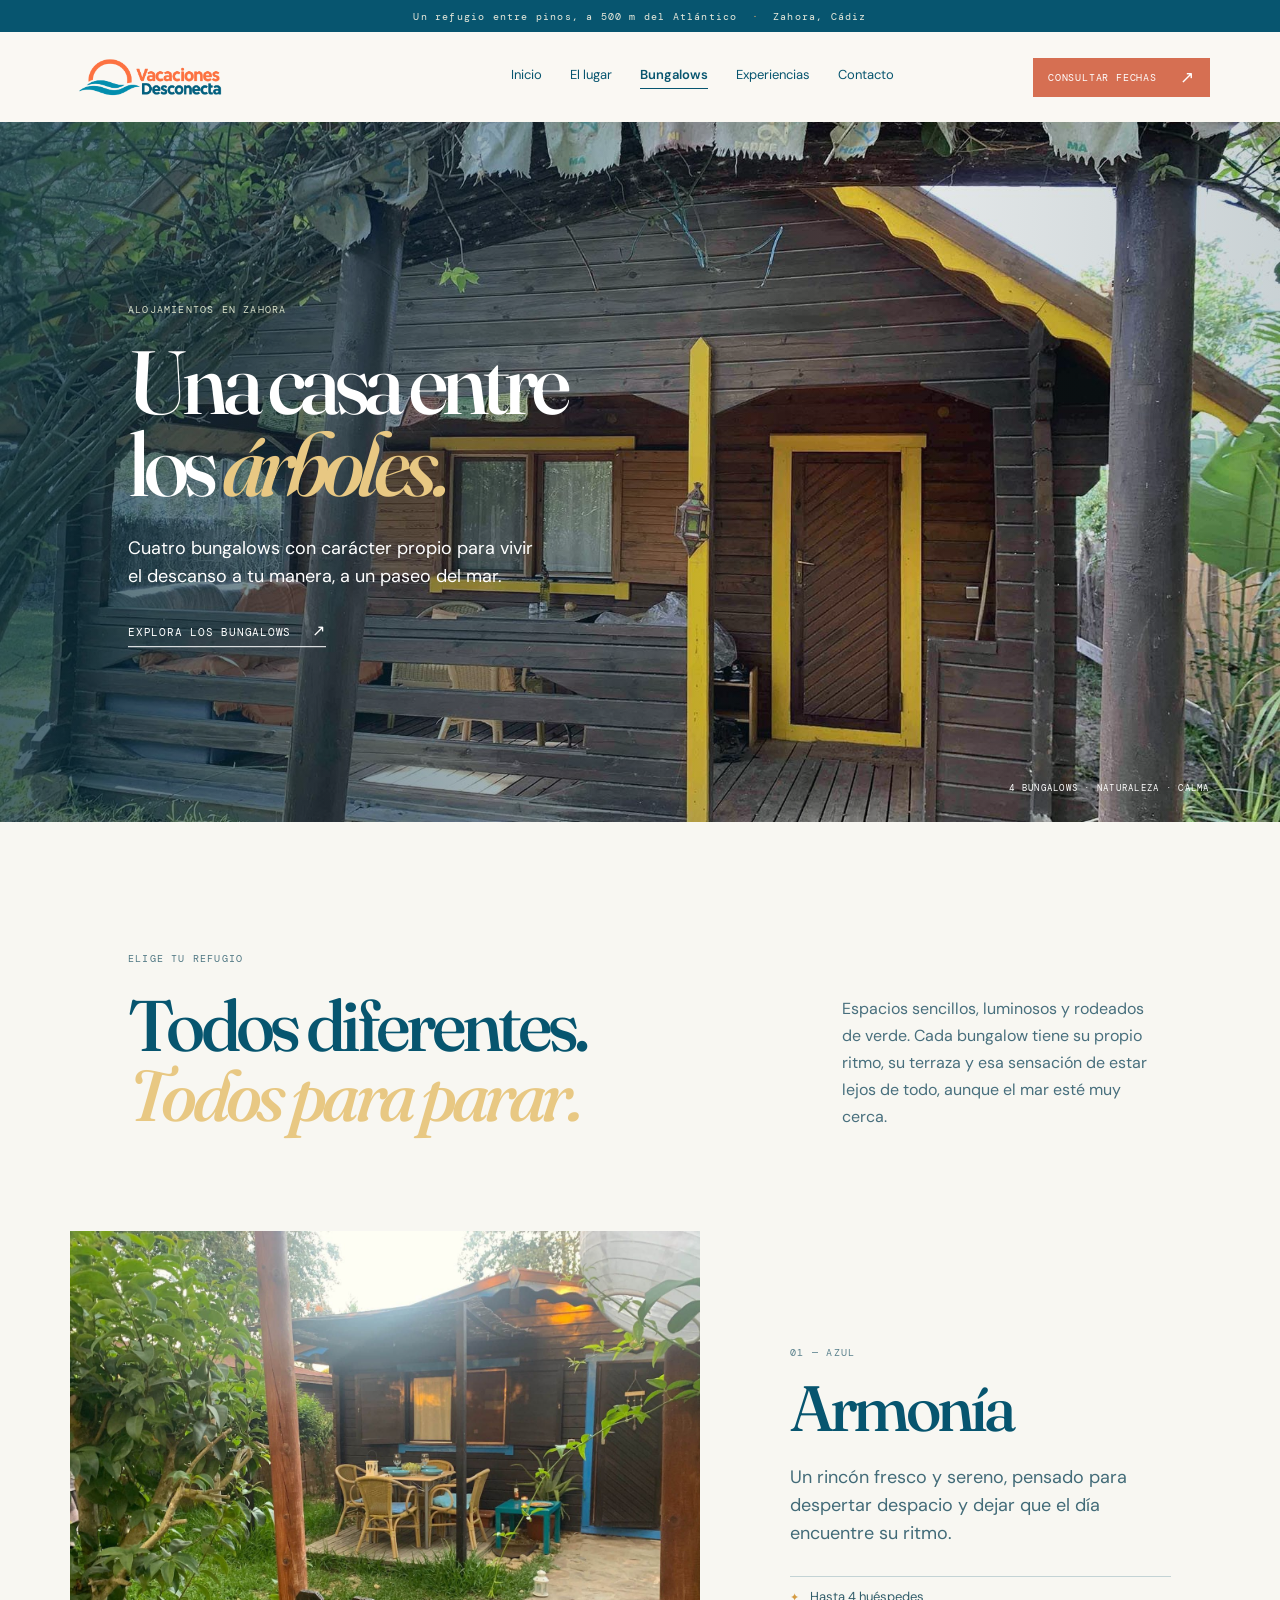
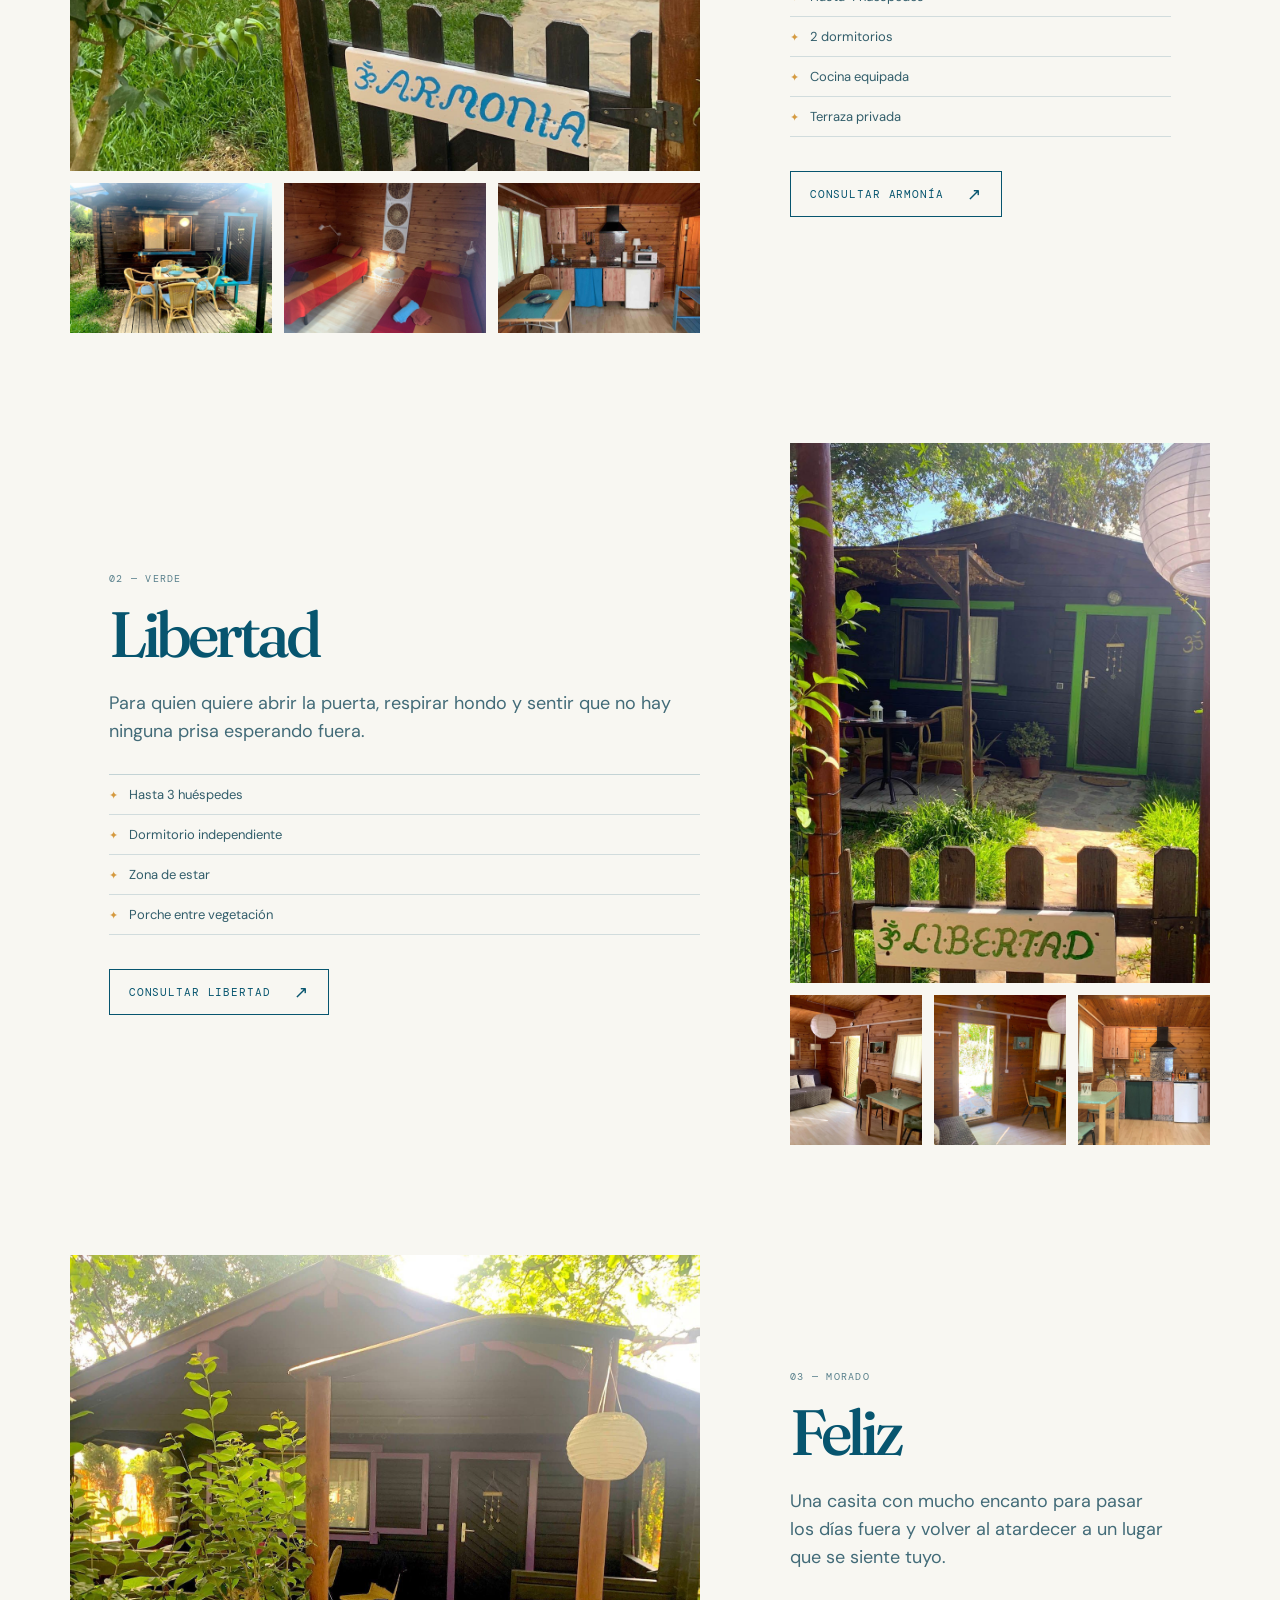
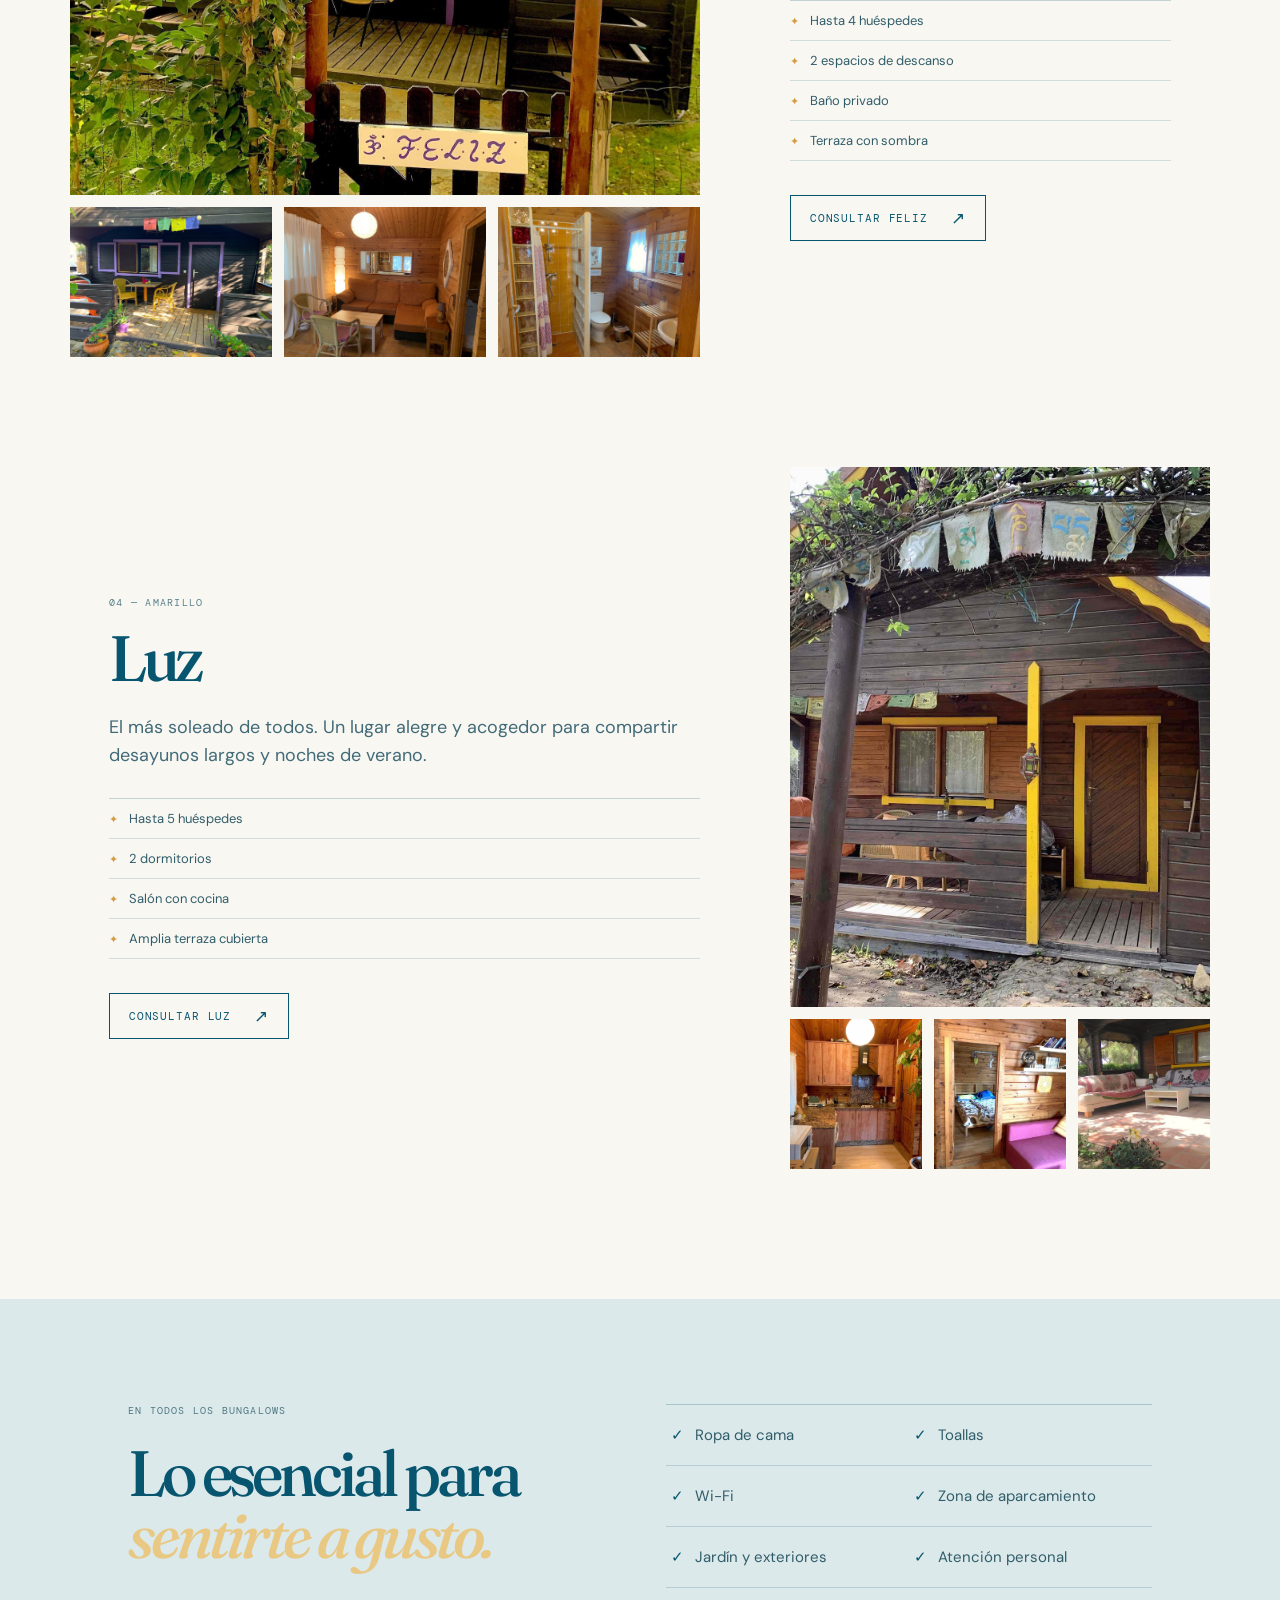
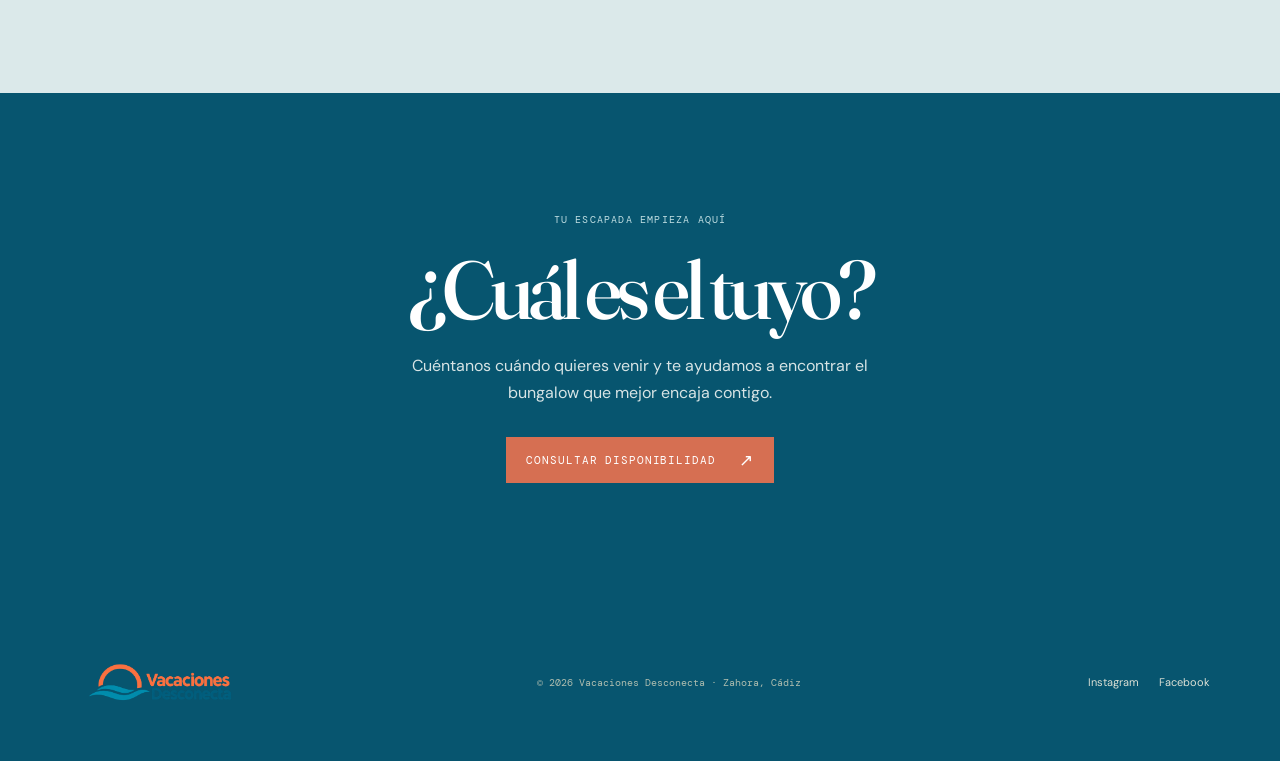
==== alojamientos.html @ d47d067b "Prepare website prototype for GitHub Pages" ====
<!doctype html>
<html lang="es">
  <head>
    <meta charset="UTF-8" />
    <meta name="viewport" content="width=device-width, initial-scale=1.0" />
    <meta name="description" content="Descubre los bungalows de Vacaciones Desconecta en Zahora, Cádiz." />
    <title>Alojamientos · Vacaciones Desconecta</title>
    <link rel="preconnect" href="https://fonts.googleapis.com" />
    <link rel="preconnect" href="https://fonts.gstatic.com" crossorigin />
    <link href="https://fonts.googleapis.com/css2?family=DM+Mono:wght@400;500&family=DM+Sans:opsz,wght@9..40,400;9..40,500;9..40,600&family=Fraunces:opsz,wght@9..144,500;9..144,600&display=swap" rel="stylesheet" />
    <link rel="stylesheet" href="styles.css" />
    <link rel="stylesheet" href="alojamientos.css" />
  </head>
  <body class="stays-page">
    <div class="announcement">Un refugio entre pinos, a 500 m del Atlántico <span>·</span> Zahora, Cádiz</div>
    <header class="site-header" id="inicio">
      <a class="brand" href="index.html" aria-label="Vacaciones Desconecta, inicio"><img src="assets/logo%202.png" alt="Vacaciones Desconecta" /></a>
      <nav aria-label="Navegación principal">
        <a href="index.html">Inicio</a><a href="entorno.html">El lugar</a><a class="active" href="alojamientos.html">Bungalows</a><a href="experiencias.html">Experiencias</a><a href="contacto.html">Contacto</a>
      </nav>
      <a class="button button-small" href="contacto.html">Consultar fechas <span>↗</span></a>
      <button class="menu-button" aria-label="Abrir menú">☰</button>
    </header>

    <main>
      <section class="stays-hero">
        <img src="assets/bungalow/amarilla/casaluz01-97b733d9.jpeg" alt="Terraza del bungalow Luz" />
        <div class="stays-hero-copy">
          <p class="eyebrow light">Alojamientos en Zahora</p>
          <h1>Una casa entre<br />los <i>árboles.</i></h1>
          <p>Cuatro bungalows con carácter propio para vivir el descanso a tu manera, a un paseo del mar.</p>
          <a class="text-link light" href="alojamientos.html">Explora los bungalows <span>↗</span></a>
        </div>
        <p class="stays-hero-note">4 BUNGALOWS · NATURALEZA · CALMA</p>
      </section>

      <section class="stays-intro" id="bungalows">
        <p class="eyebrow">Elige tu refugio</p>
        <div><h2>Todos diferentes.<br /><i>Todos para parar.</i></h2><p>Espacios sencillos, luminosos y rodeados de verde. Cada bungalow tiene su propio ritmo, su terraza y esa sensación de estar lejos de todo, aunque el mar esté muy cerca.</p></div>
      </section>

      <section class="bungalow-list" aria-label="Nuestros bungalows">
        <article class="stay-card" id="armonia">
          <div class="stay-gallery"><img class="stay-main" src="assets/bungalow/azul/cabanaarmonia01-e223f632.jpeg" alt="Entrada del bungalow Armonía" /><div class="stay-thumbs"><img src="assets/bungalow/azul/cabanaarmonia02-9c5bbe94.jpeg" alt="Detalle del bungalow Armonía" loading="lazy" /><img src="assets/bungalow/azul/cabanaarmonia04-60ab2fd8.jpeg" alt="Interior del bungalow Armonía" loading="lazy" /><img src="assets/bungalow/azul/cabanaarmonia05-4a8317ba.jpeg" alt="Terraza del bungalow Armonía" loading="lazy" /></div></div>
          <div class="stay-detail"><p class="stay-number">01 — Azul</p><h2>Armonía</h2><p class="stay-lead">Un rincón fresco y sereno, pensado para despertar despacio y dejar que el día encuentre su ritmo.</p><ul class="stay-features"><li>Hasta 4 huéspedes</li><li>2 dormitorios</li><li>Cocina equipada</li><li>Terraza privada</li></ul><a class="button outline" href="contacto.html">Consultar Armonía <span>↗</span></a></div>
        </article>

        <article class="stay-card stay-card-reverse" id="libertad">
          <div class="stay-gallery"><img class="stay-main" src="assets/bungalow/verde/cabanalibertad01-6bbe9f4e.jpeg" alt="Entrada del bungalow Libertad" loading="lazy" /><div class="stay-thumbs"><img src="assets/bungalow/verde/cabanalibertad02-15c6d7e8.jpeg" alt="Detalle del bungalow Libertad" loading="lazy" /><img src="assets/bungalow/verde/cabanalibertad03-3feeef8a.jpeg" alt="Interior del bungalow Libertad" loading="lazy" /><img src="assets/bungalow/verde/cabanalibertad04-e93646a4.jpeg" alt="Terraza del bungalow Libertad" loading="lazy" /></div></div>
          <div class="stay-detail"><p class="stay-number">02 — Verde</p><h2>Libertad</h2><p class="stay-lead">Para quien quiere abrir la puerta, respirar hondo y sentir que no hay ninguna prisa esperando fuera.</p><ul class="stay-features"><li>Hasta 3 huéspedes</li><li>Dormitorio independiente</li><li>Zona de estar</li><li>Porche entre vegetación</li></ul><a class="button outline" href="contacto.html">Consultar Libertad <span>↗</span></a></div>
        </article>

        <article class="stay-card" id="feliz">
          <div class="stay-gallery"><img class="stay-main" src="assets/bungalow/morada/cabanafeliz01-b91b8e97.jpeg" alt="Entrada del bungalow Feliz" loading="lazy" /><div class="stay-thumbs"><img src="assets/bungalow/morada/cabanafeliz02-683f006d.jpeg" alt="Detalle del bungalow Feliz" loading="lazy" /><img src="assets/bungalow/morada/cabanafeliz04-94cf9121.jpeg" alt="Interior del bungalow Feliz" loading="lazy" /><img src="assets/bungalow/morada/cabanafeliz06-c09fe1e5.jpeg" alt="Terraza del bungalow Feliz" loading="lazy" /></div></div>
          <div class="stay-detail"><p class="stay-number">03 — Morado</p><h2>Feliz</h2><p class="stay-lead">Una casita con mucho encanto para pasar los días fuera y volver al atardecer a un lugar que se siente tuyo.</p><ul class="stay-features"><li>Hasta 4 huéspedes</li><li>2 espacios de descanso</li><li>Baño privado</li><li>Terraza con sombra</li></ul><a class="button outline" href="contacto.html">Consultar Feliz <span>↗</span></a></div>
        </article>

        <article class="stay-card stay-card-reverse" id="luz">
          <div class="stay-gallery"><img class="stay-main" src="assets/bungalow/amarilla/casaluz01-97b733d9.jpeg" alt="Entrada del bungalow Luz" loading="lazy" /><div class="stay-thumbs"><img src="assets/bungalow/amarilla/Luz_Cocina_red1-1fe53566.jpeg" alt="Cocina del bungalow Luz" loading="lazy" /><img src="assets/bungalow/amarilla/Luz_dormitoiro_red1-ac662934.jpeg" alt="Dormitorio del bungalow Luz" loading="lazy" /><img src="assets/bungalow/amarilla/Luz_Terraza-3676142d.jpeg" alt="Terraza del bungalow Luz" loading="lazy" /></div></div>
          <div class="stay-detail"><p class="stay-number">04 — Amarillo</p><h2>Luz</h2><p class="stay-lead">El más soleado de todos. Un lugar alegre y acogedor para compartir desayunos largos y noches de verano.</p><ul class="stay-features"><li>Hasta 5 huéspedes</li><li>2 dormitorios</li><li>Salón con cocina</li><li>Amplia terraza cubierta</li></ul><a class="button outline" href="contacto.html">Consultar Luz <span>↗</span></a></div>
        </article>
      </section>

      <section class="shared-services">
        <div><p class="eyebrow">En todos los bungalows</p><h2>Lo esencial para<br /><i>sentirte a gusto.</i></h2></div>
        <div class="shared-grid"><span>Ropa de cama</span><span>Toallas</span><span>Wi-Fi</span><span>Zona de aparcamiento</span><span>Jardín y exteriores</span><span>Atención personal</span></div>
      </section>

      <section class="stays-cta"><p class="eyebrow light">Tu escapada empieza aquí</p><h2>¿Cuál es el tuyo?</h2><p>Cuéntanos cuándo quieres venir y te ayudamos a encontrar el bungalow que mejor encaja contigo.</p><a class="button" href="contacto.html">Consultar disponibilidad <span>↗</span></a></section>
    </main>

    <footer><a class="brand footer-brand" href="index.html"><img src="assets/logo%202.png" alt="Vacaciones Desconecta" /></a><p>© 2026 Vacaciones Desconecta · Zahora, Cádiz</p><div><a href="#">Instagram</a><a href="#">Facebook</a></div></footer>
    <script src="script.js"></script>
  </body>
</html>
---- styles.css ----
:root{--ink:#193e38;--sand:#f1eadb;--paper:#faf8f3;--coral:#d66f52;--sage:#afbb9a;--line:rgba(25,62,56,.18)}*{box-sizing:border-box}html{scroll-behavior:smooth}body{margin:0;background:var(--paper);color:var(--ink);font-family:"DM Sans",sans-serif;font-size:16px}.announcement{height:32px;background:var(--ink);color:#e9eadc;font:10px "DM Mono",monospace;text-align:center;letter-spacing:.12em;padding:10px}.announcement span{color:#d6a56e;padding:0 7px}.site-header{height:90px;display:flex;align-items:center;padding:0 5.5vw;justify-content:space-between;background:var(--paper);position:relative;z-index:2}.brand{display:flex;align-items:center;gap:8px;color:var(--ink);text-decoration:none;font-size:16px;line-height:.7;letter-spacing:-.07em;font-weight:600}.brand svg{width:35px;height:35px;fill:var(--coral)}.brand em{font-family:Fraunces,serif;font-weight:500;letter-spacing:-.1em;font-size:21px}.site-header nav{display:flex;gap:28px;margin-left:11vw}.site-header nav a,footer a{color:var(--ink);text-decoration:none;font-size:13px}.button{display:inline-flex;align-items:center;justify-content:center;gap:23px;background:var(--coral);border:1px solid var(--coral);color:white;padding:15px 19px;text-decoration:none;text-transform:uppercase;letter-spacing:.08em;font:11px "DM Mono",monospace;cursor:pointer}.button span{font-size:17px;line-height:10px}.button-small{padding:12px 14px;font-size:10px}.menu-button{display:none;background:none;border:0;font-size:22px;color:var(--ink)}.hero{height:calc(100vh - 122px);min-height:600px;position:relative;color:#fff;overflow:hidden}.hero-image,.wellbeing-photo{position:absolute;inset:0;background:linear-gradient(90deg,rgba(9,34,30,.55),rgba(9,34,30,.04)),url('https://images.unsplash.com/photo-1500534314209-a25ddb2bd429?auto=format&fit=crop&w=2200&q=90') center/cover}.hero-copy{position:absolute;left:10vw;top:50%;transform:translateY(-48%);max-width:620px}.eyebrow{font:10px "DM Mono",monospace;text-transform:uppercase;letter-spacing:.12em;margin:0 0 25px;color:#6b7f6e}.eyebrow.light{color:#d7dfc9}.hero h1,h2,h3,blockquote{font-family:Fraunces,serif;font-weight:500;letter-spacing:-.065em}.hero h1{font-size:clamp(58px,7.7vw,116px);line-height:.91;margin:0}.hero h1 i,h2 i{font-weight:500;color:#e9c889}.hero-intro{font-size:18px;line-height:1.45;max-width:410px;margin:30px 0}.text-link{font:11px "DM Mono",monospace;letter-spacing:.07em;text-transform:uppercase;color:var(--ink);text-decoration:none;border-bottom:1px solid currentColor;padding-bottom:7px}.text-link span{font-size:16px;margin-left:13px}.light{color:#fff}.hero-stamp{position:absolute;right:10vw;bottom:14%;width:130px;height:130px;border-radius:50%;border:1px solid rgba(255,255,255,.75);display:grid;place-content:center;text-align:center;font:15px/1.1 Fraunces,serif;transform:rotate(-12deg)}.hero-stamp span{font-size:20px;color:#e9c889;margin-top:7px}.scroll-hint{position:absolute;left:5.5vw;bottom:24px;font:9px "DM Mono",monospace;letter-spacing:.12em}.scroll-hint span{display:inline-block;height:1px;width:58px;background:#fff;vertical-align:middle;margin-left:13px}.section-pad{padding:130px 10vw}.intro-grid{display:grid;grid-template-columns:1.35fr .65fr;gap:10vw;align-items:end}.intro h2,.stay h2,.booking h2,.contact h2{font-size:clamp(45px,5.5vw,80px);line-height:.98;margin:0}.intro-grid p,.section-heading>p,.booking-head>p,.contact-details p{line-height:1.65;color:#536d66;margin:0 0 28px}.image-pair{display:grid;grid-template-columns:1.27fr .73fr;gap:25px;align-items:start;margin-top:85px;position:relative;padding-right:7vw}.image-card{margin:0}.image-card img{width:100%;height:490px;object-fit:cover;display:block}.image-card.offset{margin-top:98px}.image-card.offset img{height:320px}.image-card figcaption{font:11px "DM Mono",monospace;letter-spacing:.04em;margin-top:12px;color:#64756e}.side-note{position:absolute;right:-5px;top:100px;writing-mode:vertical-rl;font:9px "DM Mono",monospace;letter-spacing:.12em;color:#7b8c81}.stay{background:var(--sand)}.section-heading{display:flex;justify-content:space-between;align-items:end;margin-bottom:60px}.section-heading>p{max-width:310px}.bungalow-grid{display:grid;grid-template-columns:1.4fr 1fr 1fr;gap:19px;margin-bottom:34px}.bungalow img{display:block;width:100%;height:340px;object-fit:cover}.bungalow.featured img{height:440px}.card-detail{display:flex;justify-content:space-between;align-items:end;padding:16px 2px}.card-detail span{font:10px "DM Mono",monospace;color:#77877d}.card-detail h3{font-size:29px;margin:3px 0 0}.card-detail a{width:30px;height:30px;border:1px solid var(--ink);border-radius:50%;display:grid;place-items:center;color:var(--ink);text-decoration:none}.outline{background:transparent;color:var(--ink);border-color:var(--ink)}.wellbeing{min-height:730px;position:relative;color:#fff;display:flex;justify-content:flex-end;align-items:center}.wellbeing-photo{background-image:linear-gradient(90deg,rgba(10,39,35,.18),rgba(10,39,35,.72)),url('https://images.unsplash.com/photo-1506126613408-eca07ce68773?auto=format&fit=crop&w=2200&q=85')}.wellbeing-copy{width:min(510px,42vw);margin-right:10vw;position:relative}.wellbeing h2{font-size:clamp(48px,5vw,77px);line-height:.98;margin:0 0 27px}.wellbeing-copy>p:not(.eyebrow){line-height:1.65;color:#ebeee6}.experience-list{border-top:1px solid rgba(255,255,255,.45);margin:33px 0;display:grid;grid-template-columns:1fr 1fr}.experience-list span{padding:12px 0;border-bottom:1px solid rgba(255,255,255,.3);font-size:13px}.quote{text-align:center;padding-top:120px;padding-bottom:120px}.quote .eyebrow{margin-bottom:38px}.quote blockquote{font-size:clamp(35px,4.6vw,64px);line-height:1.1;max-width:930px;margin:0 auto 25px}.quote-source{font:11px "DM Mono",monospace;color:#687d74}.booking{display:grid;grid-template-columns:1fr 1fr;gap:12vw;background:#d6e0c7}.booking-head>p{max-width:350px;margin-top:30px}.booking-form{display:flex;flex-direction:column;gap:21px;padding-top:5px}.booking-form label{font:10px "DM Mono",monospace;text-transform:uppercase;letter-spacing:.09em;color:#60766d}.booking-form input,.booking-form select,.booking-form textarea{width:100%;display:block;margin-top:9px;border:0;border-bottom:1px solid #7d9080;background:transparent;padding:10px 0;font:15px "DM Sans",sans-serif;color:var(--ink);outline:none;border-radius:0}.booking-form textarea{resize:vertical}.form-row{display:grid;grid-template-columns:1fr 1fr;gap:23px}.booking-form .button{align-self:start;margin-top:3px}.form-message{font-size:13px;margin:0;color:#355c50}.contact{display:grid;grid-template-columns:1fr 1fr;gap:12vw}.contact-details{padding-top:38px}.contact-details a{display:block;color:var(--ink);font:clamp(21px,2.3vw,34px) Fraunces,serif;letter-spacing:-.05em;text-decoration:none;margin-bottom:16px}.contact-details p{max-width:380px;margin-top:33px}.map-section{display:grid;grid-template-columns:40% 60%;min-height:430px;background:#e5ded0}.map-card{padding:80px 10vw;background:var(--coral);color:#fff}.map-card .eyebrow{color:#ffdfbb}.map-card h3{font-size:45px;line-height:.98;margin:0 0 40px}.map-card .text-link{color:#fff}.map-visual{position:relative;background:#cbd5be;background-image:linear-gradient(125deg,transparent 47%,rgba(25,62,56,.16) 48%,transparent 49%),linear-gradient(35deg,transparent 47%,rgba(25,62,56,.16) 48%,transparent 49%);overflow:hidden}.map-visual:before{content:"";position:absolute;inset:-20px;background:repeating-radial-gradient(ellipse at 0 70%,transparent 0 13px,rgba(25,62,56,.13) 14px 15px);transform:rotate(8deg)}.map-visual p{position:absolute;right:8%;top:16%;font:11px "DM Mono",monospace;letter-spacing:.2em;color:#62898d;line-height:1.5}.pin{position:absolute;left:48%;top:49%;width:55px;height:55px;background:var(--coral);color:#fff;display:grid;place-items:center;border-radius:50%;font-size:24px;z-index:1}footer{background:var(--ink);padding:48px 5.5vw;color:#dce0d5;display:flex;align-items:center;justify-content:space-between}footer .brand{color:#fff}footer p{font:10px "DM Mono",monospace;color:#aebdaf}footer div{display:flex;gap:20px}footer a{color:#dce0d5;font-size:11px}
@media(max-width:800px){.site-header{height:72px;padding:0 6vw}.site-header nav,.site-header>.button{display:none}.site-header nav.open{display:flex;position:absolute;top:72px;left:0;right:0;padding:27px 7vw;flex-direction:column;gap:20px;background:var(--paper);border-top:1px solid var(--line);box-shadow:0 15px 20px rgba(25,62,56,.08)}.menu-button{display:block}.hero{height:calc(100vh - 104px);min-height:560px}.hero-copy{left:7vw}.hero-stamp{right:7vw;bottom:17%;width:105px;height:105px}.section-pad{padding:82px 7vw}.intro-grid,.booking,.contact{grid-template-columns:1fr;gap:35px}.image-pair{margin-top:55px;padding-right:0;grid-template-columns:1fr 1fr;gap:12px}.image-card img{height:320px}.image-card.offset{margin-top:48px}.image-card.offset img{height:220px}.side-note{display:none}.section-heading{display:block}.section-heading>p{margin-top:27px}.bungalow-grid{grid-template-columns:1fr 1fr}.bungalow.featured{grid-column:span 2}.bungalow.featured img{height:360px}.bungalow img{height:240px}.wellbeing{min-height:680px;align-items:end}.wellbeing-copy{width:auto;margin:0 7vw 75px}.map-section{grid-template-columns:1fr}.map-card{padding:70px 7vw}.map-visual{height:320px}footer{align-items:flex-start;gap:28px;flex-direction:column}}
@media(max-width:480px){.announcement{font-size:8px}.hero h1{font-size:58px}.hero-intro{font-size:16px;width:75%}.hero-stamp{display:none}.scroll-hint{left:7vw}.bungalow img,.bungalow.featured img{height:240px}.card-detail h3{font-size:24px}.experience-list{grid-template-columns:1fr}.form-row{grid-template-columns:1fr;gap:20px}}
/* Logo actualizado */
.brand img{display:block;width:160px;height:auto;max-height:62px;object-fit:contain}
footer .brand img{width:180px}
@media(max-width:800px){.brand img{width:145px;max-height:54px}}

html{scroll-behavior:auto}
.site-header nav a.active{font-weight:600;border-bottom:1px solid currentColor;padding-bottom:5px}
.hero-image{background-image:linear-gradient(90deg,rgba(5,43,61,.58),rgba(5,43,61,.05)),url('assets/lugar/zahora_aire.png')}
.bungalow-grid .bungalow{position:relative}.bungalow-grid .bungalow>img{-webkit-mask-image:linear-gradient(to bottom,transparent 0%,#000 9%,#000 76%,transparent 100%);mask-image:linear-gradient(to bottom,transparent 0%,#000 9%,#000 76%,transparent 100%);margin-bottom:-34px;position:relative;z-index:0;filter:saturate(.9)}.bungalow-grid .card-detail{position:relative;z-index:1}

/* Paleta marina inspirada en el azul del logo */
:root{--ink:#07556f;--sage:#a8c8cf;--line:rgba(7,85,111,.18)}
.hero-image{background-image:linear-gradient(90deg,rgba(5,43,61,.58),rgba(5,43,61,.05)),url('https://images.unsplash.com/photo-1500534314209-a25ddb2bd429?auto=format&fit=crop&w=2200&q=90')}
.wellbeing-photo{background-image:linear-gradient(90deg,rgba(5,43,61,.2),rgba(5,43,61,.76)),url('https://images.unsplash.com/photo-1506126613408-eca07ce68773?auto=format&fit=crop&w=2200&q=85')}
.intro-grid p,.section-heading>p,.booking-head>p,.contact-details p{color:#486f7d}
.eyebrow{color:#4f7783}.image-card figcaption,.side-note,.quote-source{color:#5d7e88}.card-detail span{color:#5e8290}
.booking-form label{color:#527582}.booking-form input,.booking-form select,.booking-form textarea{border-bottom-color:#7094a0}.form-message{color:#2c6a7c}
.map-visual{background-color:#c7dfe2;background-image:linear-gradient(125deg,transparent 47%,rgba(7,85,111,.16) 48%,transparent 49%),linear-gradient(35deg,transparent 47%,rgba(7,85,111,.16) 48%,transparent 49%)}.map-visual:before{background:repeating-radial-gradient(ellipse at 0 70%,transparent 0 13px,rgba(7,85,111,.13) 14px 15px)}.map-visual p{color:#4f8797}
.map-visual iframe{position:absolute;inset:0;width:100%;height:100%;border:0;display:block}
.reviews{background:#e4eef0}.reviews-heading{display:flex;justify-content:space-between;gap:8vw;align-items:end}.reviews h2{max-width:800px}.reviews h2 i{color:var(--ink)}.reviews-score{min-width:210px}.reviews-score strong{display:block;font:600 58px/.9 Fraunces,serif;letter-spacing:-.06em}.reviews-score span,.review-stars{display:block;color:#e3a65d;letter-spacing:.14em;font-size:14px;margin:12px 0}.reviews-score p{font:10px/1.5 "DM Mono",monospace;text-transform:uppercase;letter-spacing:.08em;color:#537886;margin:0 0 22px}.reviews-carousel{display:flex;align-items:center;gap:18px;margin-top:72px}.reviews-viewport{width:100%;overflow:hidden}.reviews-track{display:flex;transition:transform .55s cubic-bezier(.22,.61,.36,1)}.review-card{flex:0 0 100%;background:var(--paper);padding:34px 42px;min-height:245px;display:flex;flex-direction:column;justify-content:space-between}.google-review-label{display:inline-flex;align-items:center;gap:7px;font:600 12px "DM Sans",sans-serif;color:#4285f4}.google-review-label:before{content:"";width:16px;height:16px;border-radius:50%;background:conic-gradient(#4285f4 0 25%,#34a853 25% 50%,#fbbc05 50% 75%,#ea4335 75%)}.review-card blockquote{font-size:clamp(25px,3vw,42px);line-height:1.05;max-width:850px;margin:17px 0}.review-card footer{display:flex;align-items:end;justify-content:space-between;padding:0;background:transparent;color:var(--ink)}.review-card footer strong,.review-card footer span{font:10px "DM Mono",monospace;text-transform:uppercase;letter-spacing:.08em}.review-card footer span{color:#6c8790}.review-stars{margin:0}.review-nav{width:42px;height:42px;flex:0 0 42px;border:1px solid var(--ink);border-radius:50%;background:transparent;color:var(--ink);font-size:20px;cursor:pointer}.review-nav:hover{background:var(--ink);color:#fff}.review-dots{display:flex;justify-content:center;gap:8px;margin-top:23px}.review-dots button{width:7px;height:7px;border:0;border-radius:50%;padding:0;background:#9bb7bd;cursor:pointer}.review-dots button.is-active{background:var(--ink);transform:scale(1.35)}.reviews-note{text-align:center;font:10px "DM Mono",monospace;color:#6b858e;margin:25px 0 0}
@media(max-width:800px){.reviews-heading{display:block}.reviews-score{margin-top:35px}.reviews-carousel{gap:8px;margin-top:48px}.review-card{padding:28px 24px;min-height:250px}.review-nav{width:34px;height:34px;flex-basis:34px;font-size:16px}.review-card footer{display:block}.review-card footer span{display:block;margin-top:8px}}
.hero-image{background-image:linear-gradient(90deg,rgba(5,43,61,.58),rgba(5,43,61,.05)),url('assets/lugar/zahora_aire.png')}.wellbeing-photo{background-image:linear-gradient(90deg,rgba(5,43,61,.2),rgba(5,43,61,.76)),url('assets/experiencias/yoga/SaveClip.App_524220732_18519096565062453_3820742204580101330_n.jpg')}
---- alojamientos.css ----
:root{--stay-blue:#2189a8;--stay-green:#6e9b63;--stay-purple:#9a7295;--stay-yellow:#d49d2e}.stays-page{background:#f8f7f2}.stays-page .site-header{position:relative}.site-header nav a.active{color:var(--ink);font-weight:600;border-bottom:1px solid currentColor;padding-bottom:5px}.stays-hero{height:min(700px,calc(100vh - 122px));min-height:560px;position:relative;color:#fff;overflow:hidden}.stays-hero>img{width:100%;height:100%;object-fit:cover;display:block}.stays-hero:after{content:"";position:absolute;inset:0;background:linear-gradient(90deg,rgba(4,45,59,.72),rgba(4,45,59,.08) 68%,rgba(4,45,59,.2))}.stays-hero-copy{position:absolute;z-index:1;left:10vw;top:50%;max-width:590px;transform:translateY(-50%)}.stays-hero h1,.stays-intro h2,.stay-detail h2,.shared-services h2,.stays-cta h2{font-family:Fraunces,serif;font-weight:500;letter-spacing:-.065em}.stays-hero h1{font-size:clamp(58px,7vw,106px);line-height:.92;margin:0}.stays-hero h1 i,.stays-intro h2 i,.shared-services h2 i{color:#e8c883}.stays-hero-copy>p:not(.eyebrow){font-size:18px;line-height:1.55;max-width:420px;margin:29px 0}.stays-hero-note{position:absolute;z-index:1;right:5.5vw;bottom:28px;font:9px "DM Mono",monospace;letter-spacing:.14em;margin:0}.stays-intro{padding:130px 10vw 100px}.stays-intro>div{display:grid;grid-template-columns:1.2fr .65fr;gap:11vw;align-items:end}.stays-intro h2{font-size:clamp(47px,5.6vw,82px);line-height:.98;margin:0}.stays-intro div>p{line-height:1.7;color:#486f7d;margin:0}.bungalow-list{padding:0 5.5vw 130px;display:flex;flex-direction:column;gap:110px}.stay-card{display:grid;grid-template-columns:minmax(0,1.2fr) minmax(280px,.8fr);gap:7vw;align-items:center}.stay-card-reverse .stay-gallery{order:2}.stay-gallery{min-width:0}.stay-main{width:100%;height:540px;object-fit:cover;display:block}.stay-thumbs{display:grid;grid-template-columns:repeat(3,1fr);gap:12px;margin-top:12px}.stay-thumbs img{display:block;width:100%;height:150px;object-fit:cover}.stay-detail{padding-right:3vw}.stay-card-reverse .stay-detail{padding:0 0 0 3vw}.stay-number{font:10px "DM Mono",monospace;letter-spacing:.13em;text-transform:uppercase;color:#59808c;margin:0 0 20px}.stay-detail h2{font-size:clamp(52px,5vw,76px);line-height:.9;margin:0}.stay-lead{font-size:18px;line-height:1.55;color:#426b78;margin:28px 0}.stay-features{list-style:none;padding:0;margin:0 0 34px;border-top:1px solid rgba(7,85,111,.22)}.stay-features li{padding:11px 0;border-bottom:1px solid rgba(7,85,111,.16);font-size:13px;color:#315d6a}.stay-features li:before{content:"✦";color:#d59b42;font-size:11px;margin-right:11px}.shared-services{display:grid;grid-template-columns:.9fr 1.1fr;gap:11vw;background:#dbe9ea;padding:105px 10vw}.shared-services h2{font-size:clamp(43px,5vw,71px);line-height:.97;margin:0}.shared-grid{display:grid;grid-template-columns:1fr 1fr;align-content:center;border-top:1px solid rgba(7,85,111,.25)}.shared-grid span{padding:20px 5px;border-bottom:1px solid rgba(7,85,111,.18);font-size:15px;color:#315d6a}.shared-grid span:before{content:"✓";color:var(--ink);margin-right:11px}.stays-cta{text-align:center;padding:120px 7vw;background:var(--ink);color:#fff}.stays-cta .eyebrow{color:#c1dfe3}.stays-cta h2{font-size:clamp(54px,6.4vw,92px);line-height:.95;margin:0}.stays-cta>p:not(.eyebrow){max-width:480px;margin:25px auto 31px;line-height:1.65;color:#d7e4e5}.stays-cta .button{background:var(--coral);border-color:var(--coral)}
@media(max-width:800px){.stays-hero{height:calc(100vh - 104px);min-height:540px}.stays-hero-copy{left:7vw}.stays-hero-note{right:7vw;font-size:8px}.stays-intro{padding:82px 7vw 72px}.stays-intro>div,.shared-services{grid-template-columns:1fr;gap:32px}.bungalow-list{padding:0 7vw 82px;gap:76px}.stay-card,.stay-card-reverse{grid-template-columns:1fr;gap:34px}.stay-card-reverse .stay-gallery{order:0}.stay-detail,.stay-card-reverse .stay-detail{padding:0}.stay-main{height:430px}.stay-thumbs img{height:110px}.shared-services{padding:78px 7vw}.stays-cta{padding:88px 7vw}.site-header nav a.active{border:0;padding:0}}
@media(max-width:480px){.stays-hero h1{font-size:57px}.stays-hero-copy>p:not(.eyebrow){font-size:16px;width:85%}.stays-hero-note{display:none}.stay-main{height:350px}.stay-thumbs{gap:7px;margin-top:7px}.stay-thumbs img{height:80px}.stay-lead{font-size:16px}.shared-grid{grid-template-columns:1fr}.stays-cta h2{font-size:55px}}
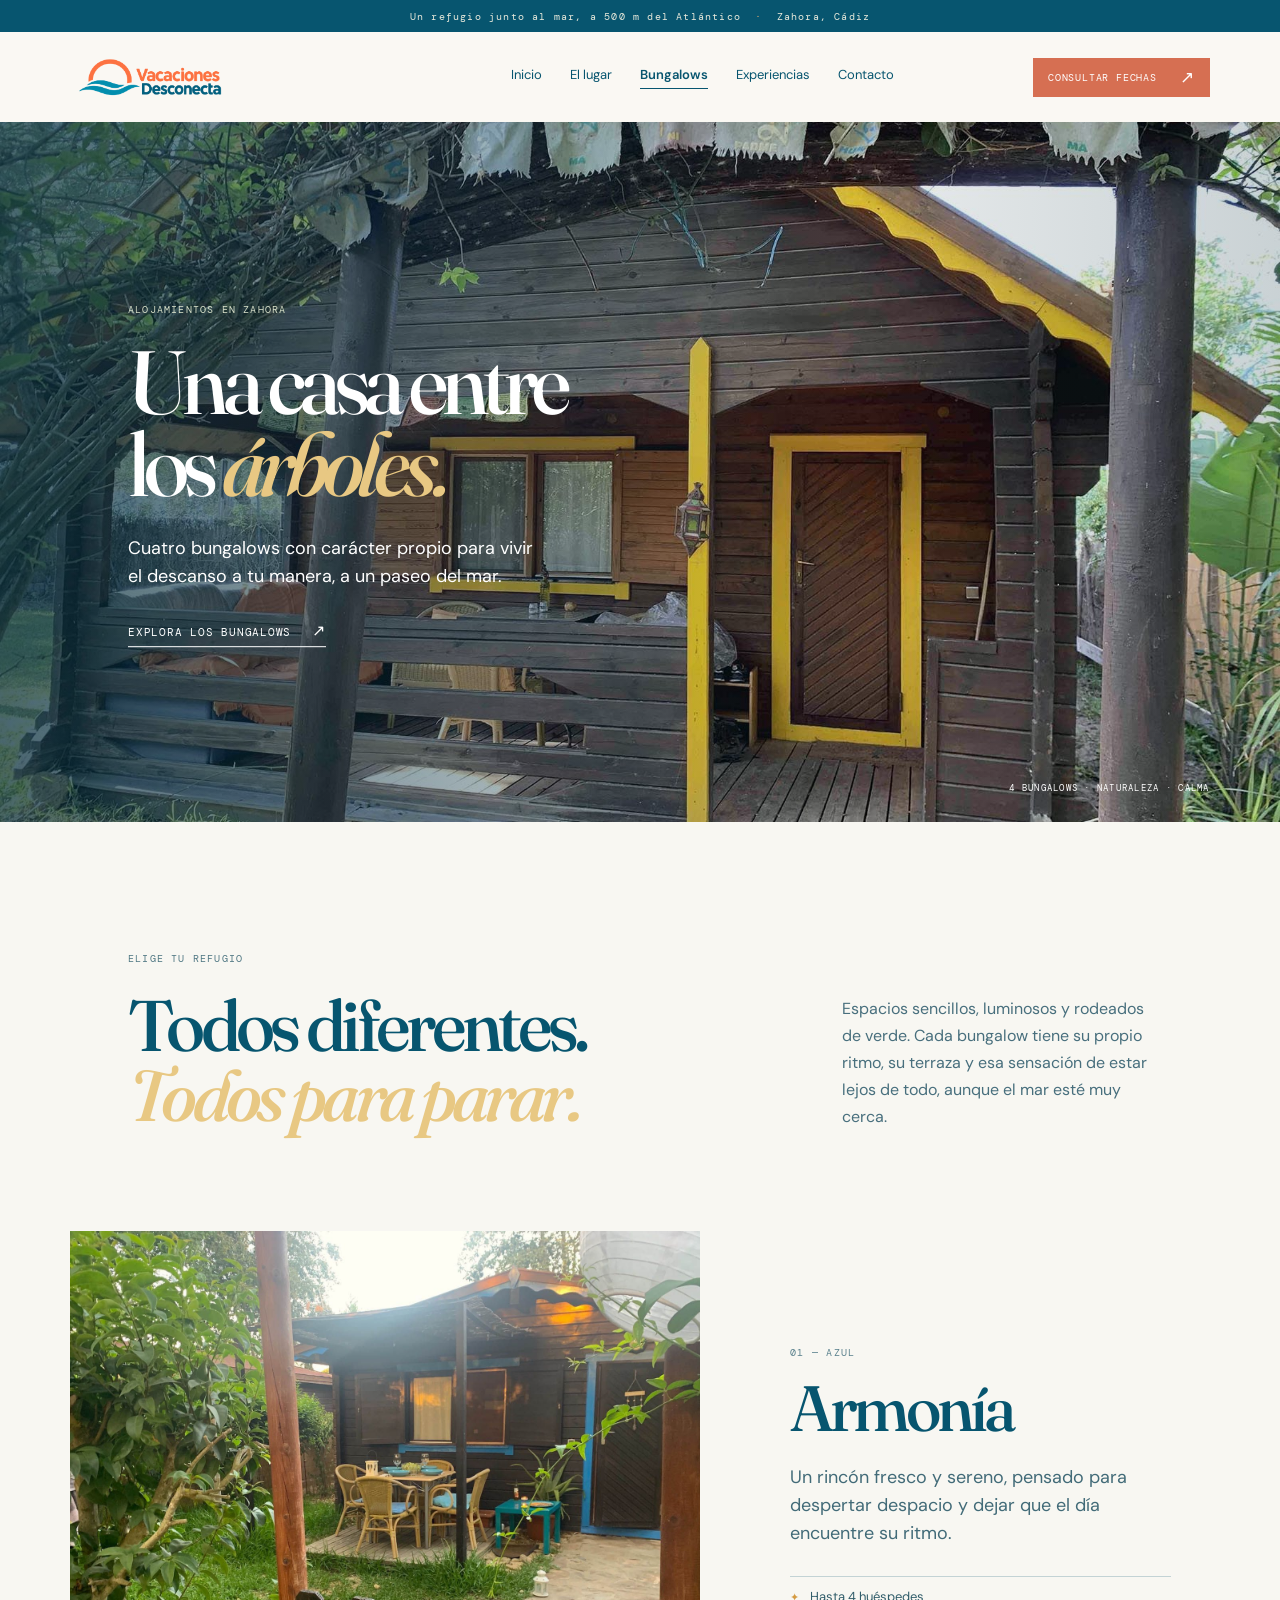
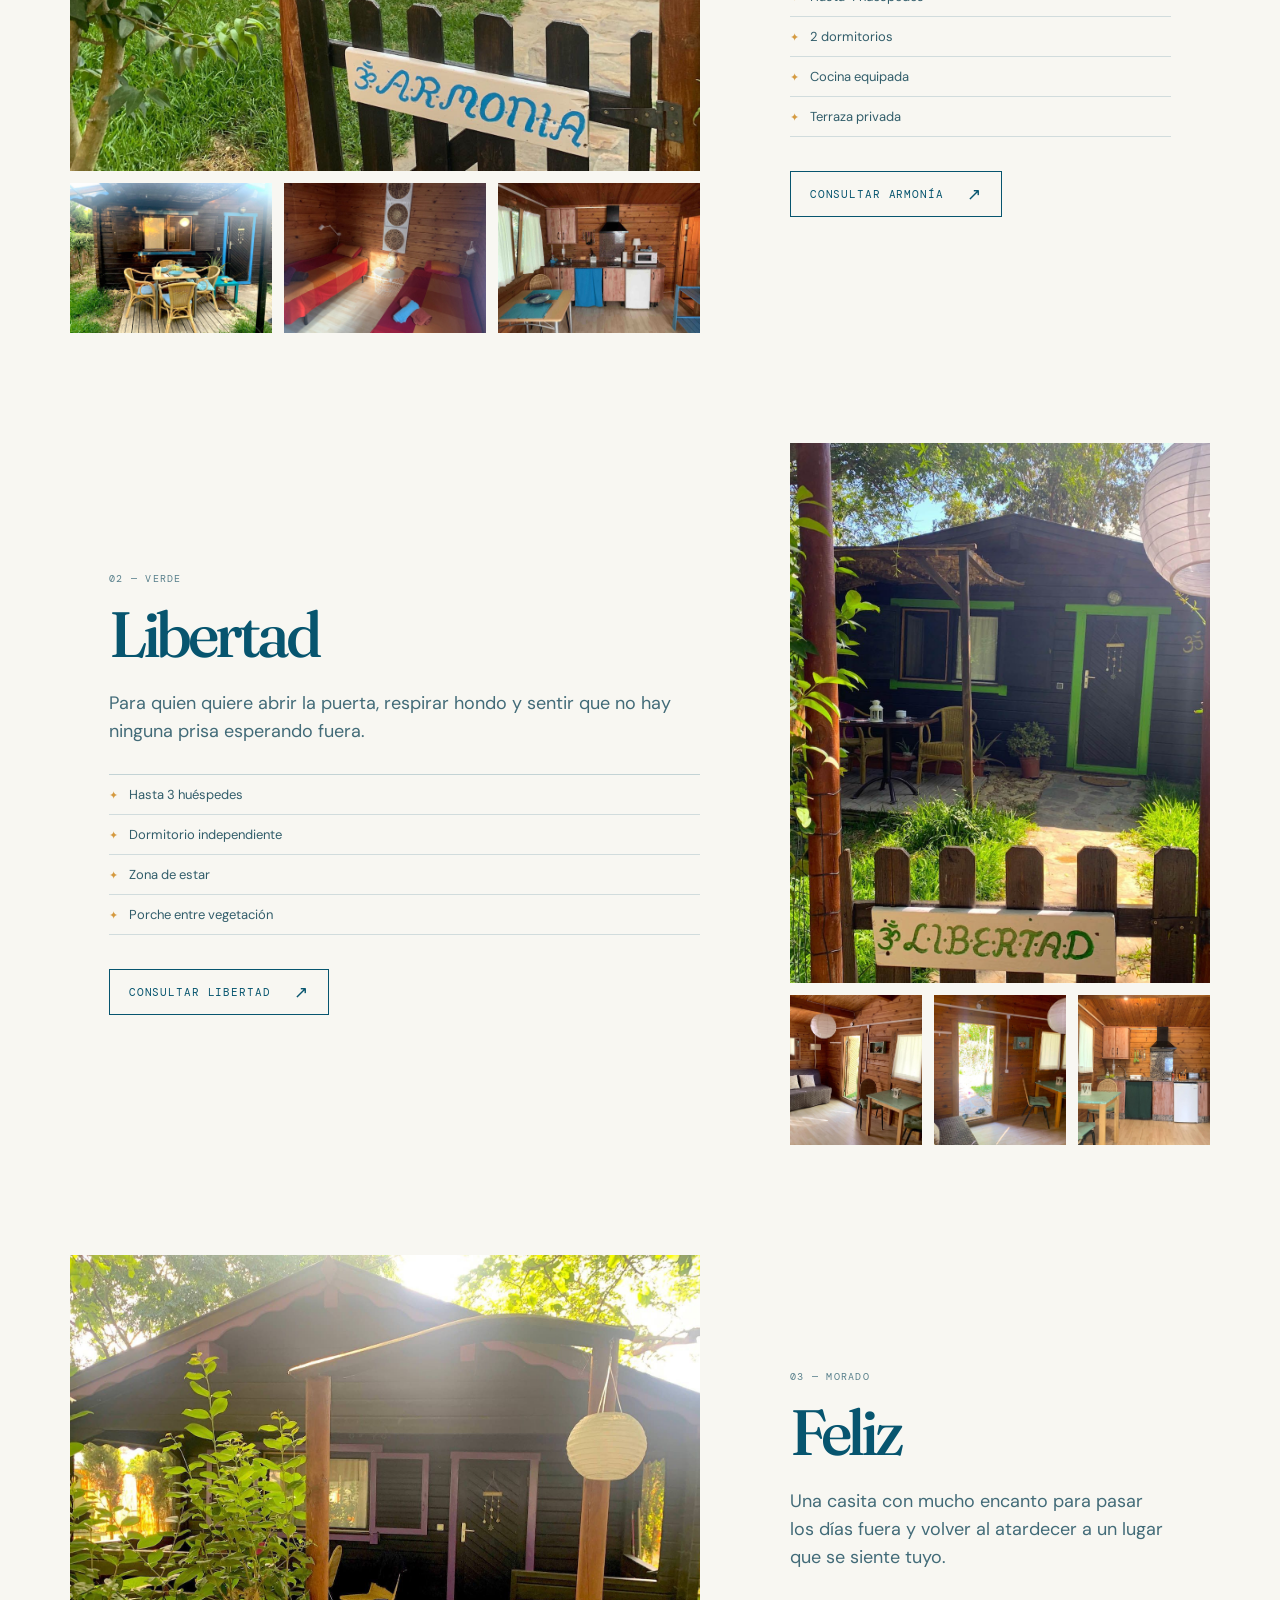
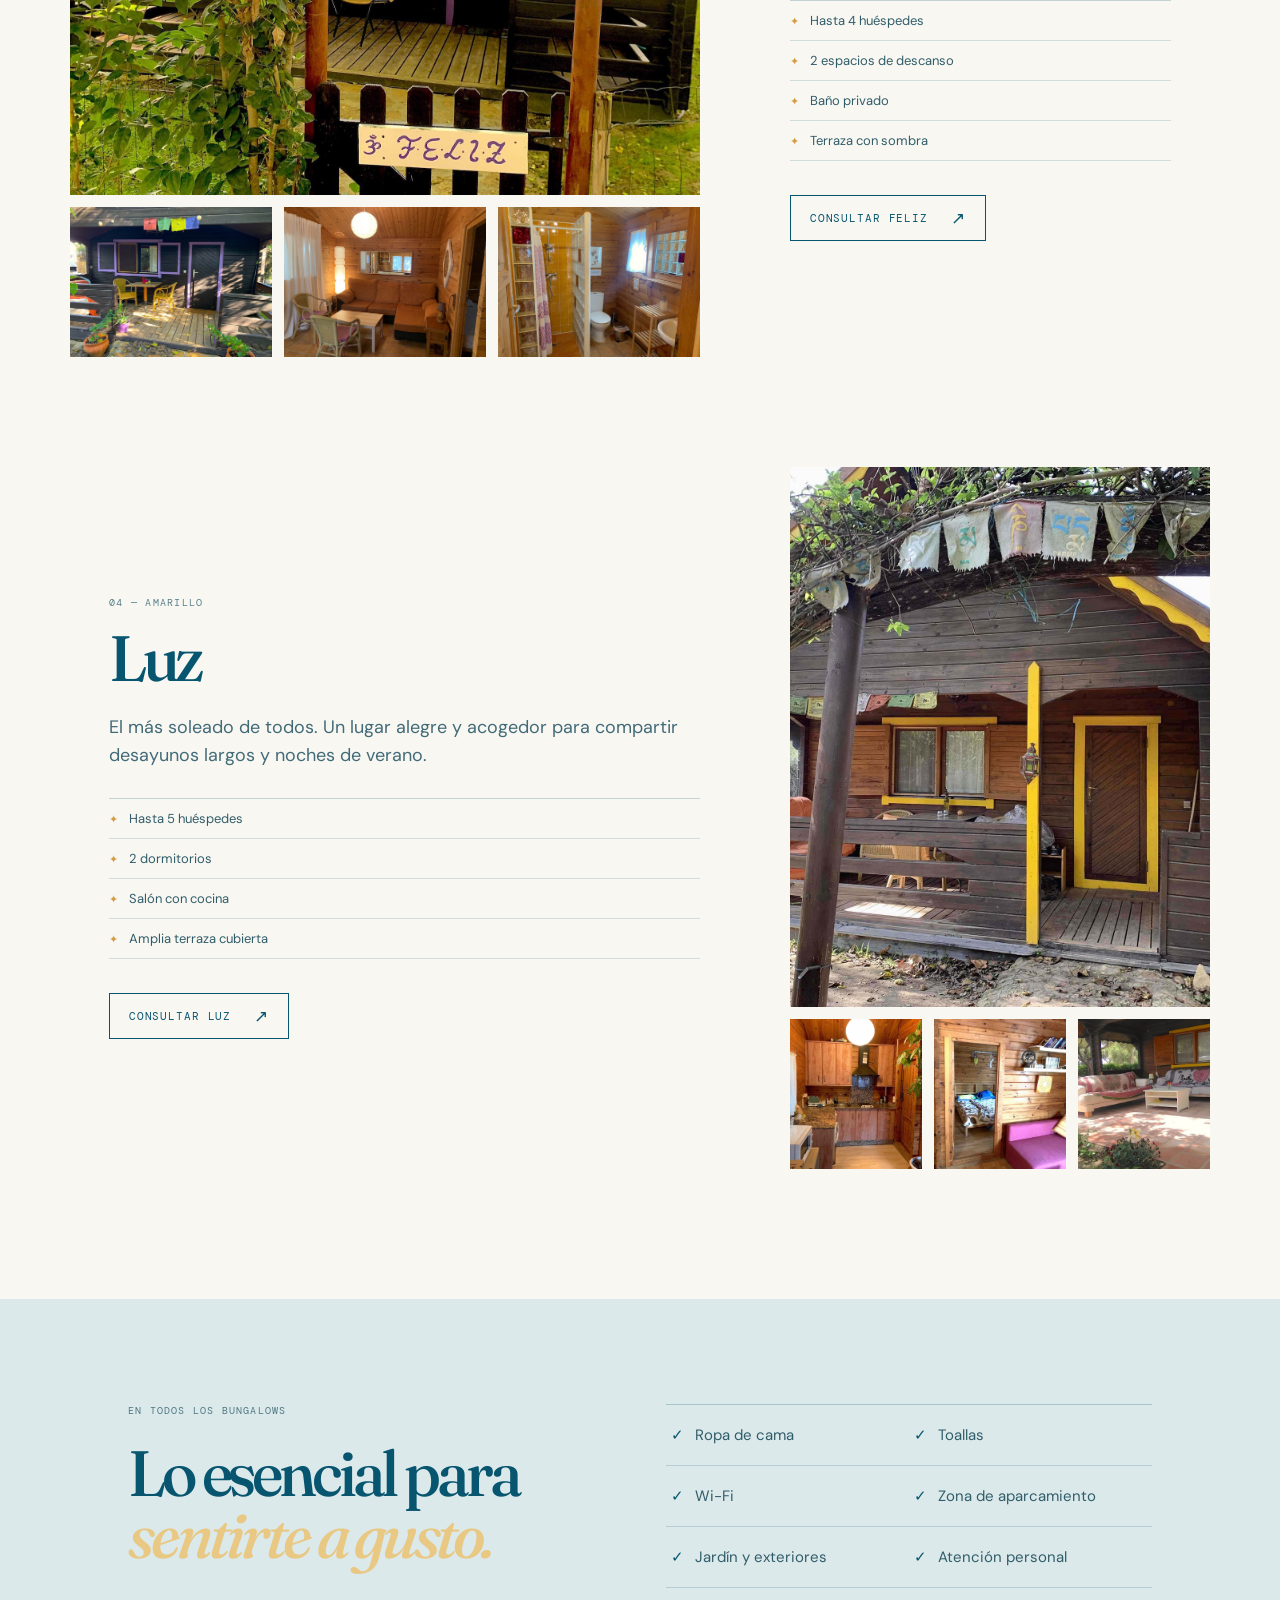
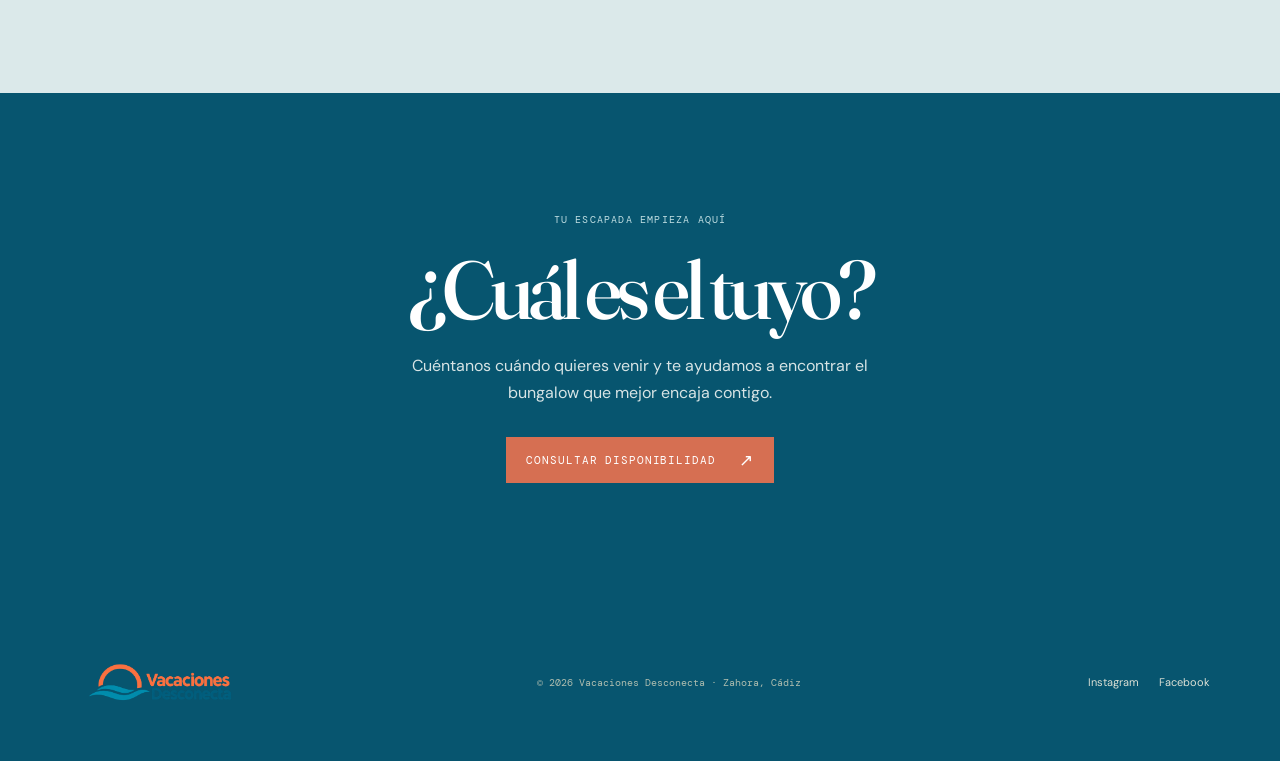
==== commit af71eaed: "Update announcement and place image" ====
--- a/alojamientos.html
+++ b/alojamientos.html
@@ -12,7 +12,7 @@
     <link rel="stylesheet" href="alojamientos.css" />
   </head>
   <body class="stays-page">
-    <div class="announcement">Un refugio entre pinos, a 500 m del Atlántico <span>·</span> Zahora, Cádiz</div>
+    <div class="announcement">Un refugio junto al mar, a 500 m del Atlántico <span>·</span> Zahora, Cádiz</div>
     <header class="site-header" id="inicio">
       <a class="brand" href="index.html" aria-label="Vacaciones Desconecta, inicio"><img src="assets/logo%202.png" alt="Vacaciones Desconecta" /></a>
       <nav aria-label="Navegación principal">
